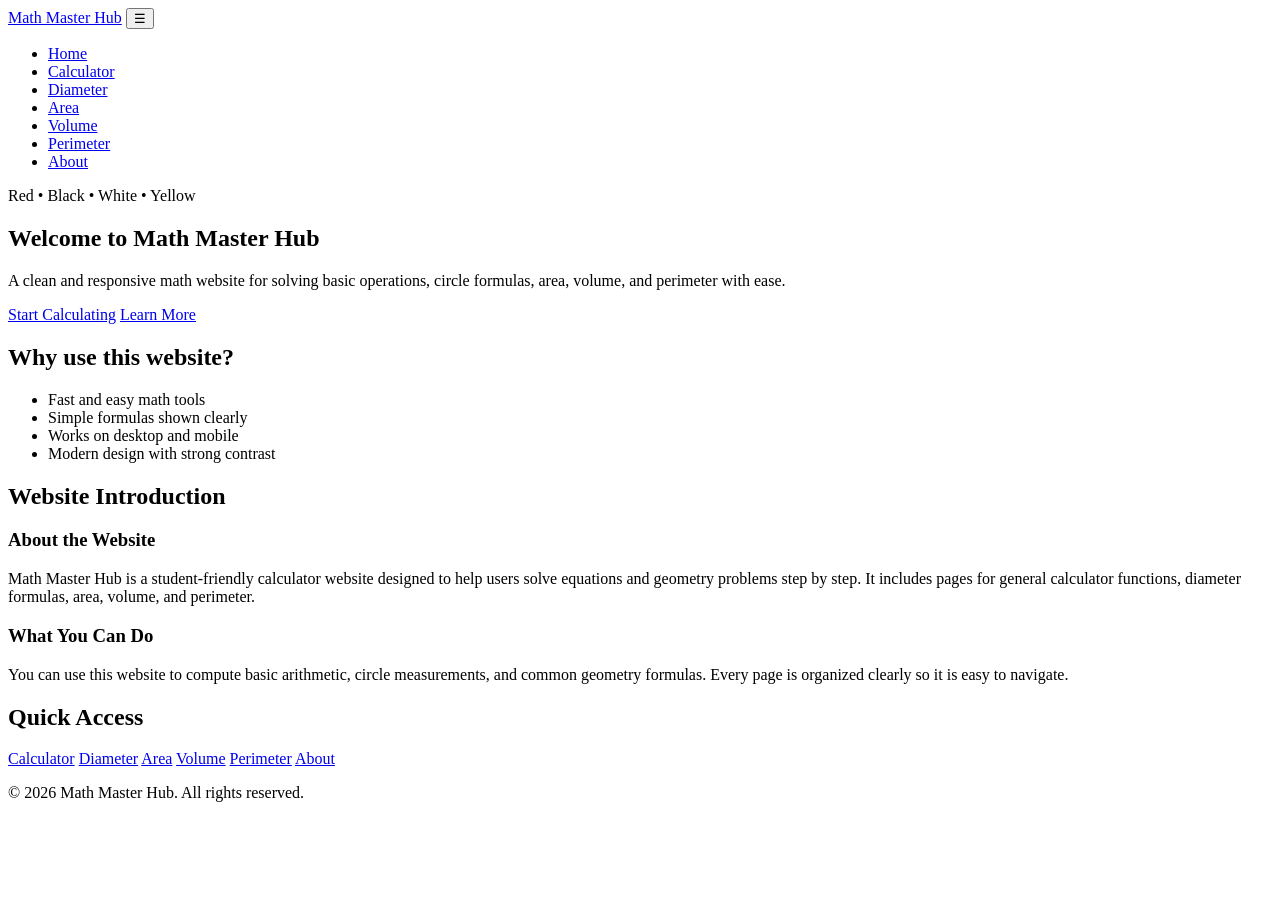
==== index.html @ f46f6a5f "index.html" ====
<!DOCTYPE html>
<html lang="en">
<head>
  <meta charset="UTF-8" />
  <meta name="viewport" content="width=device-width, initial-scale=1.0" />
  <title>Math Master Hub | Home</title>
  <link rel="stylesheet" href="style.css" />
</head>
<body>
  <header class="site-header">
    <nav class="navbar">
      <a href="index.html" class="logo">Math Master Hub</a>

      <button class="menu-toggle" id="menuToggle" aria-label="Open menu">☰</button>

      <ul class="nav-links" id="navLinks">
        <li><a class="active" href="index.html">Home</a></li>
        <li><a href="calculator.html">Calculator</a></li>
        <li><a href="diameter.html">Diameter</a></li>
        <li><a href="area.html">Area</a></li>
        <li><a href="volume.html">Volume</a></li>
        <li><a href="perimeter.html">Perimeter</a></li>
        <li><a href="about.html">About</a></li>
      </ul>
    </nav>
  </header>

  <main>
    <section class="hero banner">
      <div class="hero-content">
        <span class="badge">Red • Black • White • Yellow</span>
        <h1>Welcome to Math Master Hub</h1>
        <p>
          A clean and responsive math website for solving basic operations, circle formulas,
          area, volume, and perimeter with ease.
        </p>
        <div class="hero-actions">
          <a href="calculator.html" class="btn primary">Start Calculating</a>
          <a href="about.html" class="btn secondary">Learn More</a>
        </div>
      </div>
      <div class="hero-card">
        <h2>Why use this website?</h2>
        <ul>
          <li>Fast and easy math tools</li>
          <li>Simple formulas shown clearly</li>
          <li>Works on desktop and mobile</li>
          <li>Modern design with strong contrast</li>
        </ul>
      </div>
    </section>

    <section class="section">
      <h2 class="section-title">Website Introduction</h2>
      <div class="grid two">
        <div class="card">
          <h3>About the Website</h3>
          <p>
            Math Master Hub is a student-friendly calculator website designed to help users
            solve equations and geometry problems step by step. It includes pages for general
            calculator functions, diameter formulas, area, volume, and perimeter.
          </p>
        </div>
        <div class="card">
          <h3>What You Can Do</h3>
          <p>
            You can use this website to compute basic arithmetic, circle measurements, and
            common geometry formulas. Every page is organized clearly so it is easy to navigate.
          </p>
        </div>
      </div>
    </section>

    <section class="section">
      <h2 class="section-title">Quick Access</h2>
      <div class="grid four">
        <a class="mini-card" href="calculator.html">Calculator</a>
        <a class="mini-card" href="diameter.html">Diameter</a>
        <a class="mini-card" href="area.html">Area</a>
        <a class="mini-card" href="volume.html">Volume</a>
        <a class="mini-card" href="perimeter.html">Perimeter</a>
        <a class="mini-card" href="about.html">About</a>
      </div>
    </section>
  </main>

  <footer class="footer">
    <p>© 2026 Math Master Hub. All rights reserved.</p>
  </footer>

  <script src="script.js"></script>
</body>
</html>
---- style.css ----
style
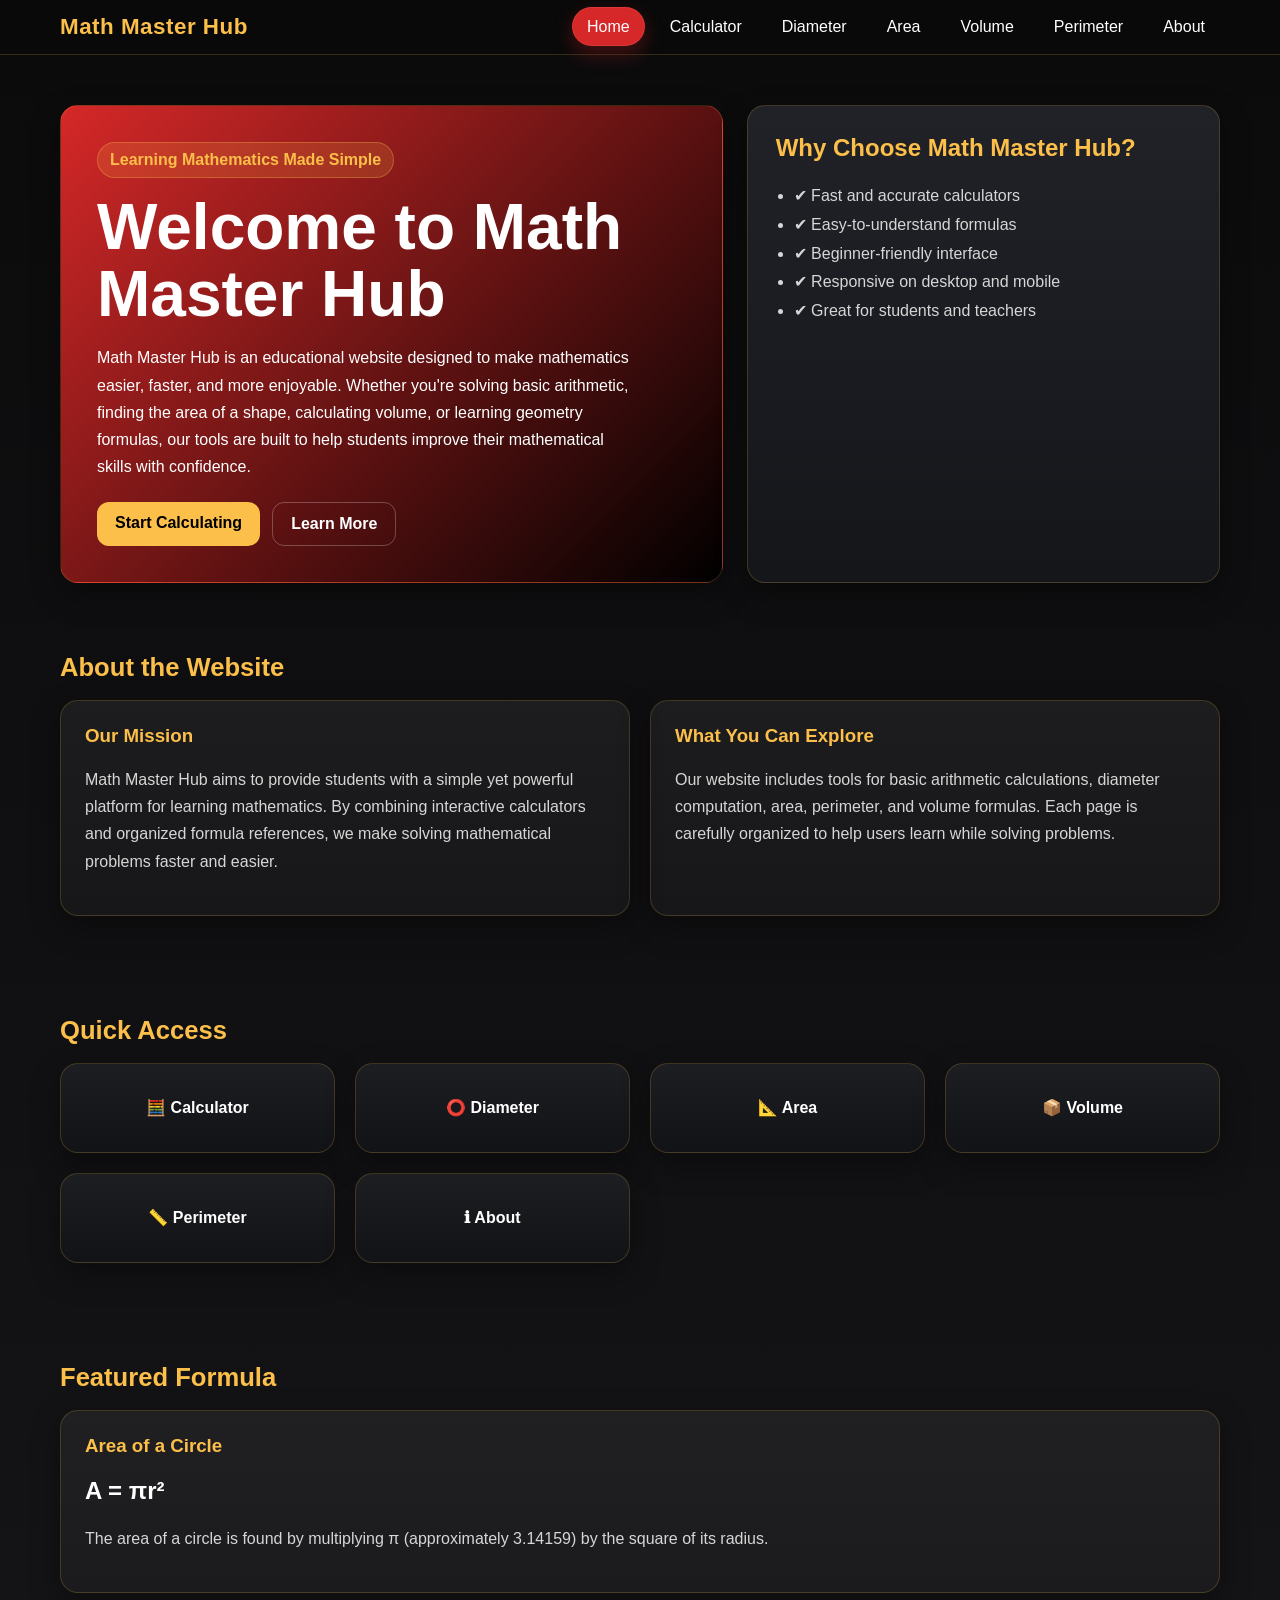
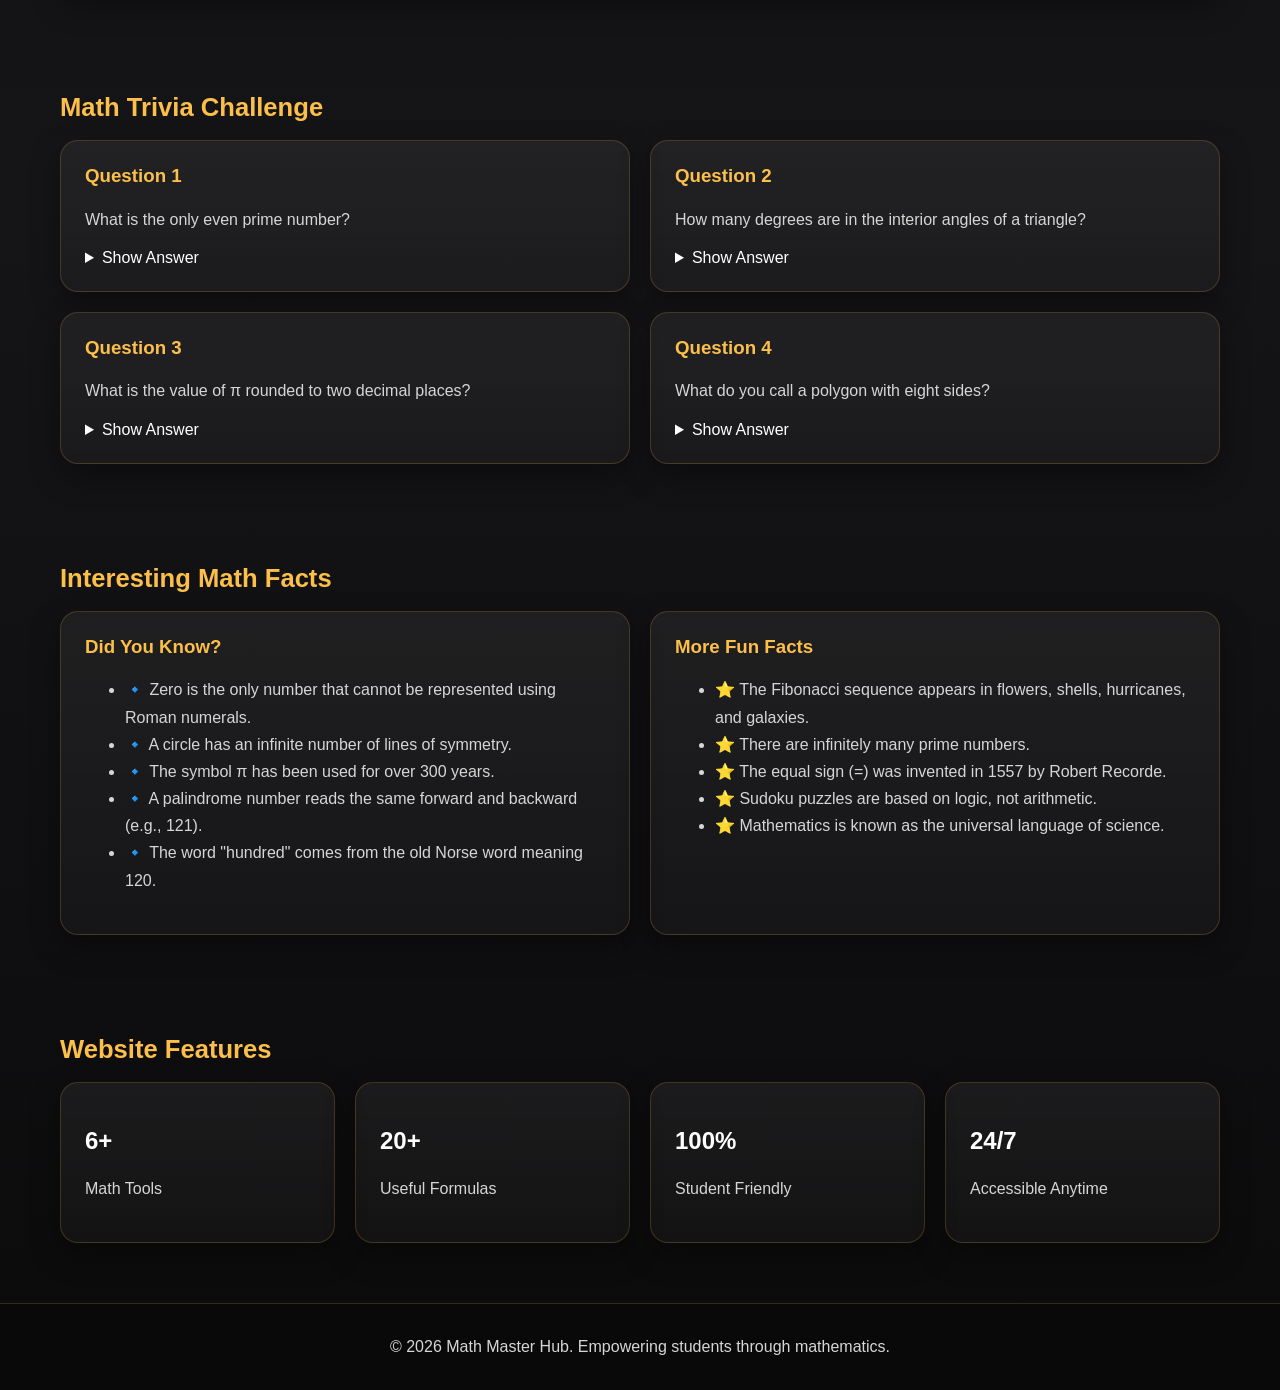
==== commit 948c2935: "Update index.html" ====
--- a/index.html
+++ b/index.html
@@ -1,93 +1,361 @@
 <!DOCTYPE html>
 <html lang="en">
 <head>
-  <meta charset="UTF-8" />
-  <meta name="viewport" content="width=device-width, initial-scale=1.0" />
+  <meta charset="UTF-8">
+  <meta name="viewport" content="width=device-width, initial-scale=1.0">
   <title>Math Master Hub | Home</title>
-  <link rel="stylesheet" href="style.css" />
+  <link rel="stylesheet" href="style.css">
 </head>
+
 <body>
-  <header class="site-header">
-    <nav class="navbar">
-      <a href="index.html" class="logo">Math Master Hub</a>
-
-      <button class="menu-toggle" id="menuToggle" aria-label="Open menu">☰</button>
-
-      <ul class="nav-links" id="navLinks">
-        <li><a class="active" href="index.html">Home</a></li>
-        <li><a href="calculator.html">Calculator</a></li>
-        <li><a href="diameter.html">Diameter</a></li>
-        <li><a href="area.html">Area</a></li>
-        <li><a href="volume.html">Volume</a></li>
-        <li><a href="perimeter.html">Perimeter</a></li>
-        <li><a href="about.html">About</a></li>
-      </ul>
-    </nav>
-  </header>
-
-  <main>
-    <section class="hero banner">
-      <div class="hero-content">
-        <span class="badge">Red • Black • White • Yellow</span>
-        <h1>Welcome to Math Master Hub</h1>
-        <p>
-          A clean and responsive math website for solving basic operations, circle formulas,
-          area, volume, and perimeter with ease.
-        </p>
-        <div class="hero-actions">
-          <a href="calculator.html" class="btn primary">Start Calculating</a>
-          <a href="about.html" class="btn secondary">Learn More</a>
-        </div>
-      </div>
-      <div class="hero-card">
-        <h2>Why use this website?</h2>
-        <ul>
-          <li>Fast and easy math tools</li>
-          <li>Simple formulas shown clearly</li>
-          <li>Works on desktop and mobile</li>
-          <li>Modern design with strong contrast</li>
-        </ul>
-      </div>
-    </section>
-
-    <section class="section">
-      <h2 class="section-title">Website Introduction</h2>
-      <div class="grid two">
-        <div class="card">
-          <h3>About the Website</h3>
-          <p>
-            Math Master Hub is a student-friendly calculator website designed to help users
-            solve equations and geometry problems step by step. It includes pages for general
-            calculator functions, diameter formulas, area, volume, and perimeter.
-          </p>
-        </div>
-        <div class="card">
-          <h3>What You Can Do</h3>
-          <p>
-            You can use this website to compute basic arithmetic, circle measurements, and
-            common geometry formulas. Every page is organized clearly so it is easy to navigate.
-          </p>
-        </div>
-      </div>
-    </section>
-
-    <section class="section">
-      <h2 class="section-title">Quick Access</h2>
-      <div class="grid four">
-        <a class="mini-card" href="calculator.html">Calculator</a>
-        <a class="mini-card" href="diameter.html">Diameter</a>
-        <a class="mini-card" href="area.html">Area</a>
-        <a class="mini-card" href="volume.html">Volume</a>
-        <a class="mini-card" href="perimeter.html">Perimeter</a>
-        <a class="mini-card" href="about.html">About</a>
-      </div>
-    </section>
-  </main>
-
-  <footer class="footer">
-    <p>© 2026 Math Master Hub. All rights reserved.</p>
-  </footer>
-
-  <script src="script.js"></script>
+
+<header class="site-header">
+  <nav class="navbar">
+    <a href="index.html" class="logo">Math Master Hub</a>
+
+    <button class="menu-toggle" id="menuToggle">☰</button>
+
+    <ul class="nav-links" id="navLinks">
+      <li><a class="active" href="index.html">Home</a></li>
+      <li><a href="calculator.html">Calculator</a></li>
+      <li><a href="diameter.html">Diameter</a></li>
+      <li><a href="area.html">Area</a></li>
+      <li><a href="volume.html">Volume</a></li>
+      <li><a href="perimeter.html">Perimeter</a></li>
+      <li><a href="about.html">About</a></li>
+    </ul>
+  </nav>
+</header>
+
+<main>
+
+<!-- HERO -->
+
+<section class="hero banner">
+
+<div class="hero-content">
+
+<span class="badge">Learning Mathematics Made Simple</span>
+
+<h1>Welcome to Math Master Hub</h1>
+
+<p>
+Math Master Hub is an educational website designed to make mathematics easier,
+faster, and more enjoyable. Whether you're solving basic arithmetic,
+finding the area of a shape, calculating volume, or learning geometry formulas,
+our tools are built to help students improve their mathematical skills with confidence.
+</p>
+
+<div class="hero-actions">
+<a href="calculator.html" class="btn primary">Start Calculating</a>
+<a href="about.html" class="btn secondary">Learn More</a>
+</div>
+
+</div>
+
+<div class="hero-card">
+
+<h2>Why Choose Math Master Hub?</h2>
+
+<ul>
+<li>✔ Fast and accurate calculators</li>
+<li>✔ Easy-to-understand formulas</li>
+<li>✔ Beginner-friendly interface</li>
+<li>✔ Responsive on desktop and mobile</li>
+<li>✔ Great for students and teachers</li>
+
+</ul>
+
+</div>
+
+</section>
+
+<!-- INTRO -->
+
+<section class="section">
+
+<h2 class="section-title">About the Website</h2>
+
+<div class="grid two">
+
+<div class="card">
+
+<h3>Our Mission</h3>
+
+<p>
+
+Math Master Hub aims to provide students with a simple yet powerful platform
+for learning mathematics. By combining interactive calculators and organized
+formula references, we make solving mathematical problems faster and easier.
+
+</p>
+
+</div>
+
+<div class="card">
+
+<h3>What You Can Explore</h3>
+
+<p>
+
+Our website includes tools for basic arithmetic calculations,
+diameter computation, area, perimeter, and volume formulas.
+Each page is carefully organized to help users learn while solving problems.
+
+</p>
+
+</div>
+
+</div>
+
+</section>
+
+<!-- QUICK ACCESS -->
+
+<section class="section">
+
+<h2 class="section-title">Quick Access</h2>
+
+<div class="grid four">
+
+<a class="mini-card" href="calculator.html">🧮 Calculator</a>
+
+<a class="mini-card" href="diameter.html">⭕ Diameter</a>
+
+<a class="mini-card" href="area.html">📐 Area</a>
+
+<a class="mini-card" href="volume.html">📦 Volume</a>
+
+<a class="mini-card" href="perimeter.html">📏 Perimeter</a>
+
+<a class="mini-card" href="about.html">ℹ About</a>
+
+</div>
+
+</section>
+
+<!-- FEATURED FORMULA -->
+
+<section class="section">
+
+<h2 class="section-title">Featured Formula</h2>
+
+<div class="card">
+
+<h3>Area of a Circle</h3>
+
+<h1>A = πr²</h1>
+
+<p>
+
+The area of a circle is found by multiplying π (approximately 3.14159)
+by the square of its radius.
+
+</p>
+
+</div>
+
+</section>
+
+<!-- TRIVIA -->
+
+<section class="section">
+
+<h2 class="section-title">Math Trivia Challenge</h2>
+
+<div class="grid two">
+
+<div class="card">
+
+<h3>Question 1</h3>
+
+<p>
+
+What is the only even prime number?
+
+</p>
+
+<details>
+
+<summary>Show Answer</summary>
+
+<p><strong>2</strong></p>
+
+</details>
+
+</div>
+
+<div class="card">
+
+<h3>Question 2</h3>
+
+<p>
+
+How many degrees are in the interior angles of a triangle?
+
+</p>
+
+<details>
+
+<summary>Show Answer</summary>
+
+<p><strong>180°</strong></p>
+
+</details>
+
+</div>
+
+<div class="card">
+
+<h3>Question 3</h3>
+
+<p>
+
+What is the value of π rounded to two decimal places?
+
+</p>
+
+<details>
+
+<summary>Show Answer</summary>
+
+<p><strong>3.14</strong></p>
+
+</details>
+
+</div>
+
+<div class="card">
+
+<h3>Question 4</h3>
+
+<p>
+
+What do you call a polygon with eight sides?
+
+</p>
+
+<details>
+
+<summary>Show Answer</summary>
+
+<p><strong>Octagon</strong></p>
+
+</details>
+
+</div>
+
+</div>
+
+</section>
+
+<!-- RANDOM FACTS -->
+
+<section class="section">
+
+<h2 class="section-title">Interesting Math Facts</h2>
+
+<div class="grid two">
+
+<div class="card">
+
+<h3>Did You Know?</h3>
+
+<ul>
+
+<li>🔹 Zero is the only number that cannot be represented using Roman numerals.</li>
+
+<li>🔹 A circle has an infinite number of lines of symmetry.</li>
+
+<li>🔹 The symbol π has been used for over 300 years.</li>
+
+<li>🔹 A palindrome number reads the same forward and backward (e.g., 121).</li>
+
+<li>🔹 The word "hundred" comes from the old Norse word meaning 120.</li>
+
+</ul>
+
+</div>
+
+<div class="card">
+
+<h3>More Fun Facts</h3>
+
+<ul>
+
+<li>⭐ The Fibonacci sequence appears in flowers, shells, hurricanes, and galaxies.</li>
+
+<li>⭐ There are infinitely many prime numbers.</li>
+
+<li>⭐ The equal sign (=) was invented in 1557 by Robert Recorde.</li>
+
+<li>⭐ Sudoku puzzles are based on logic, not arithmetic.</li>
+
+<li>⭐ Mathematics is known as the universal language of science.</li>
+
+</ul>
+
+</div>
+
+</div>
+
+</section>
+
+<!-- WEBSITE STATS -->
+
+<section class="section">
+
+<h2 class="section-title">Website Features</h2>
+
+<div class="grid four">
+
+<div class="card">
+
+<h1>6+</h1>
+
+<p>Math Tools</p>
+
+</div>
+
+<div class="card">
+
+<h1>20+</h1>
+
+<p>Useful Formulas</p>
+
+</div>
+
+<div class="card">
+
+<h1>100%</h1>
+
+<p>Student Friendly</p>
+
+</div>
+
+<div class="card">
+
+<h1>24/7</h1>
+
+<p>Accessible Anytime</p>
+
+</div>
+
+</div>
+
+</section>
+
+</main>
+
+<footer class="footer">
+
+<p>
+© 2026 Math Master Hub. Empowering students through mathematics.
+</p>
+
+</footer>
+
+<script src="script.js"></script>
+
 </body>
 </html>
--- a/style.css
+++ b/style.css
@@ -1 +1,404 @@
-style+:root{
+  --bg: #0f0f10;
+  --bg-2: #17181b;
+  --card: #1e1f24;
+  --text: #ffffff;
+  --muted: #d6d6d6;
+  --red: #d62828;
+  --yellow: #fcbf49;
+  --white: #ffffff;
+  --black: #000000;
+  --border: rgba(252,191,73,.22);
+  --shadow: 0 12px 30px rgba(0,0,0,.35);
+  --radius: 18px;
+}
+
+*{
+  box-sizing:border-box;
+}
+
+html, body{
+  margin:0;
+  padding:0;
+  font-family: Arial, Helvetica, sans-serif;
+  background: linear-gradient(180deg, #0b0b0c, #151518 60%, #0b0b0c);
+  color: var(--text);
+}
+
+a{
+  color:inherit;
+  text-decoration:none;
+}
+
+img{
+  max-width:100%;
+  display:block;
+}
+
+.site-header{
+  position: sticky;
+  top: 0;
+  z-index: 1000;
+  background: rgba(10,10,10,.88);
+  backdrop-filter: blur(10px);
+  border-bottom: 1px solid rgba(252,191,73,.18);
+}
+
+.navbar{
+  max-width: 1200px;
+  margin: 0 auto;
+  padding: 14px 20px;
+  display:flex;
+  align-items:center;
+  justify-content:space-between;
+  gap:16px;
+}
+
+.logo{
+  font-size: 1.4rem;
+  font-weight: 800;
+  color: var(--yellow);
+  letter-spacing: .5px;
+}
+
+.nav-links{
+  list-style:none;
+  display:flex;
+  gap: 10px;
+  margin:0;
+  padding:0;
+  flex-wrap:wrap;
+}
+
+.nav-links a{
+  padding: 10px 14px;
+  border-radius: 999px;
+  transition: .25s ease;
+  color: var(--white);
+  border: 1px solid transparent;
+}
+
+.nav-links a:hover,
+.nav-links a.active{
+  background: var(--red);
+  color: var(--white);
+  border-color: rgba(255,255,255,.08);
+  box-shadow: 0 8px 20px rgba(214,40,40,.3);
+}
+
+.menu-toggle{
+  display:none;
+  background: var(--yellow);
+  color: var(--black);
+  border:none;
+  font-size: 1.2rem;
+  border-radius: 12px;
+  padding: 10px 14px;
+  cursor:pointer;
+}
+
+.section{
+  max-width: 1200px;
+  margin: 0 auto;
+  padding: 40px 20px 60px;
+}
+
+.page-title{
+  margin: 0 0 8px;
+  font-size: clamp(2rem, 4vw, 3rem);
+  color: var(--yellow);
+}
+
+.page-subtitle{
+  margin: 0 0 24px;
+  color: var(--muted);
+}
+
+.hero{
+  max-width: 1200px;
+  margin: 0 auto;
+  padding: 50px 20px 30px;
+  display:grid;
+  grid-template-columns: 1.4fr 1fr;
+  gap: 24px;
+  align-items: stretch;
+}
+
+.banner{
+  position: relative;
+}
+
+.hero-content,
+.hero-card,
+.card,
+.mini-card{
+  background: linear-gradient(180deg, rgba(255,255,255,.06), rgba(255,255,255,.03));
+  border: 1px solid rgba(252,191,73,.18);
+  box-shadow: var(--shadow);
+  border-radius: var(--radius);
+}
+
+.hero-content{
+  padding: 36px;
+  background:
+    linear-gradient(135deg, rgba(214,40,40,.92), rgba(0,0,0,.92)),
+    linear-gradient(135deg, var(--red), var(--black));
+}
+
+.badge{
+  display:inline-block;
+  padding: 8px 12px;
+  border-radius: 999px;
+  background: rgba(252,191,73,.15);
+  color: var(--yellow);
+  font-weight: 700;
+  margin-bottom: 16px;
+  border: 1px solid rgba(252,191,73,.3);
+}
+
+.hero h1{
+  margin: 0 0 12px;
+  font-size: clamp(2.2rem, 5vw, 4rem);
+  line-height: 1.05;
+}
+
+.hero p{
+  color: var(--white);
+  max-width: 60ch;
+  line-height: 1.7;
+}
+
+.hero-actions{
+  display:flex;
+  gap:12px;
+  flex-wrap:wrap;
+  margin-top: 22px;
+}
+
+.hero-card{
+  padding: 28px;
+  background: linear-gradient(180deg, #212228, #15161a);
+}
+
+.hero-card h2{
+  margin-top: 0;
+  color: var(--yellow);
+}
+
+.hero-card ul{
+  margin: 0;
+  padding-left: 18px;
+  line-height: 1.8;
+  color: var(--muted);
+}
+
+.grid{
+  display:grid;
+  gap:20px;
+}
+
+.grid.two{
+  grid-template-columns: repeat(2, minmax(0, 1fr));
+}
+
+.grid.three{
+  grid-template-columns: repeat(3, minmax(0, 1fr));
+}
+
+.grid.four{
+  grid-template-columns: repeat(4, minmax(0, 1fr));
+}
+
+.card,
+.mini-card{
+  padding: 24px;
+}
+
+.card h3{
+  margin-top: 0;
+  color: var(--yellow);
+}
+
+.card p,
+.card li{
+  color: var(--muted);
+  line-height:1.7;
+}
+
+.mini-card{
+  display:flex;
+  align-items:center;
+  justify-content:center;
+  min-height: 90px;
+  font-weight: 700;
+  text-align:center;
+  background: linear-gradient(180deg, #1d1e22, #121316);
+  transition: .25s ease;
+  color: var(--white);
+}
+
+.mini-card:hover{
+  transform: translateY(-3px);
+  border-color: rgba(214,40,40,.6);
+  background: linear-gradient(180deg, rgba(214,40,40,.85), rgba(0,0,0,.92));
+}
+
+.calc-card input{
+  width:100%;
+  margin-bottom: 10px;
+  padding: 13px 14px;
+  border-radius: 12px;
+  border: 1px solid rgba(252,191,73,.25);
+  background: #0f0f10;
+  color: var(--white);
+  outline:none;
+}
+
+.calc-card input::placeholder{
+  color: #b9b9b9;
+}
+
+.btn{
+  display:inline-block;
+  border:none;
+  cursor:pointer;
+  padding: 12px 18px;
+  border-radius: 12px;
+  font-weight: 800;
+  transition: .25s ease;
+  text-align:center;
+}
+
+.btn.primary{
+  background: var(--yellow);
+  color: var(--black);
+}
+
+.btn.secondary{
+  background: transparent;
+  color: var(--white);
+  border: 1px solid rgba(255,255,255,.25);
+}
+
+.btn:hover{
+  transform: translateY(-2px);
+}
+
+.btn.full{
+  width:100%;
+}
+
+.result{
+  margin-top: 12px;
+  padding: 12px 14px;
+  border-radius: 12px;
+  background: rgba(252,191,73,.08);
+  border: 1px solid rgba(252,191,73,.18);
+  color: var(--white);
+  font-weight: 700;
+}
+
+.formula{
+  display:inline-block;
+  padding: 8px 12px;
+  border-radius: 999px;
+  background: rgba(214,40,40,.16);
+  border: 1px solid rgba(214,40,40,.25);
+  color: var(--yellow);
+  font-weight: 700;
+  margin: 0 0 14px;
+}
+
+.info-card{
+  margin-top: 20px;
+}
+
+.about-layout{
+  display:grid;
+  grid-template-columns: 320px 1fr;
+  gap: 20px;
+}
+
+.about-photo{
+  display:flex;
+  align-items:center;
+  justify-content:center;
+}
+
+.profile-pic{
+  width: 100%;
+  max-width: 280px;
+  aspect-ratio: 1 / 1;
+  object-fit: cover;
+  border-radius: 22px;
+  border: 3px solid rgba(252,191,73,.4);
+  background: #000;
+}
+
+.about-info h2,
+.about-info h3{
+  color: var(--yellow);
+}
+
+.highlight{
+  color: var(--white);
+}
+
+.skills-list{
+  padding-left: 20px;
+  line-height: 1.8;
+  color: var(--muted);
+}
+
+.footer{
+  text-align:center;
+  padding: 18px 20px;
+  background: #09090a;
+  border-top: 1px solid rgba(252,191,73,.18);
+  color: var(--muted);
+}
+
+.section-title{
+  margin: 0 0 18px;
+  color: var(--yellow);
+  font-size: 1.6rem;
+}
+
+@media (max-width: 900px){
+  .hero,
+  .grid.two,
+  .grid.three,
+  .grid.four,
+  .about-layout{
+    grid-template-columns: 1fr;
+  }
+}
+
+@media (max-width: 768px){
+  .menu-toggle{
+    display:block;
+  }
+
+  .nav-links{
+    display:none;
+    width:100%;
+    flex-direction:column;
+    gap: 8px;
+    padding-top: 10px;
+  }
+
+  .nav-links.show{
+    display:flex;
+  }
+
+  .navbar{
+    flex-wrap:wrap;
+  }
+
+  .hero-content,
+  .hero-card,
+  .card,
+  .mini-card{
+    padding: 20px;
+  }
+}
